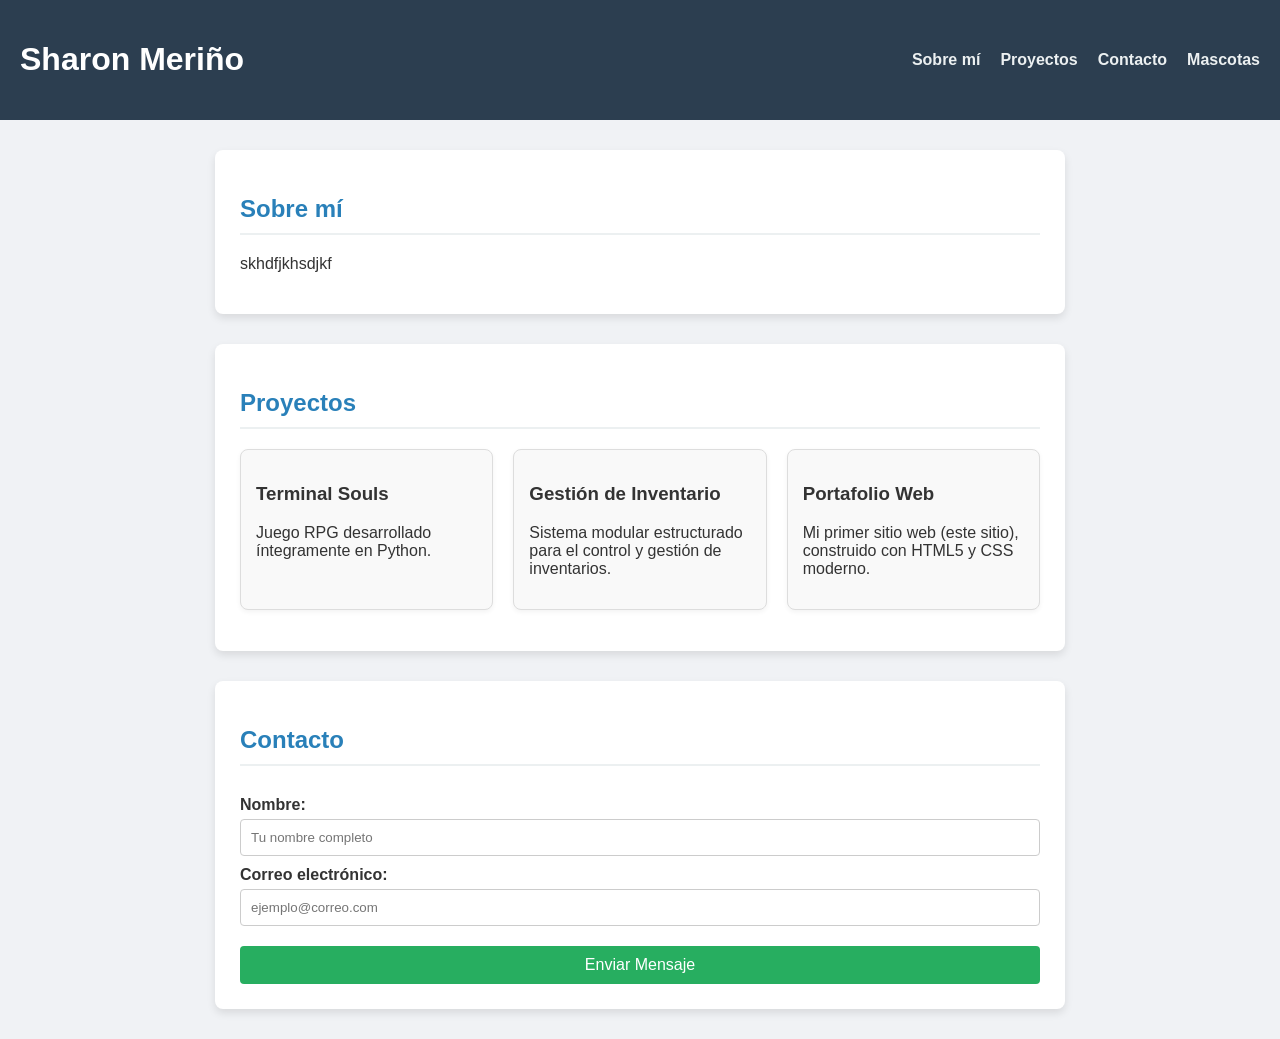
==== Semana2/index2.html @ aa9a7798 "pequeños cambios" ====
<!DOCTYPE html>
<html lang="es">
    <!--Configurciones invisibles de la pagina-->
    <!--Conecta el HTML con el CSS-->
<head>
    <title>Portfolio</title>
    <link rel="stylesheet" href="styles2.css">
</head>
<!--Toda la parte visible de la pagina-->
<body>
    <header>
        <h1>Sharon Meriño</h1>
        <nav>
            <!--Se utiliza ul para listar-->
            <ul class="menu-navegacion">
                <li><a href="#sobre-mi">Sobre mí</a></li>
                <li><a href="#proyectos">Proyectos</a></li>
                <li><a href="#contacto">Contacto</a></li>
                <!--Enlace que lleva a la segunda pagina-->
                <li><a href="mascotas2.html">Mascotas</a></li>
            </ul>
        </nav>
    </header>
    <section id="sobre-mi">
        <h2>Sobre mí</h2>
        <p>skhdfjkhsdjkf</p>
    </section>
    <section id="proyectos">
        <h2>Proyectos</h2>
        <ul class="grid-proyectos">
            <li class="tarjeta-proyecto">
                <h3>Terminal Souls</h3>
                <p>Juego RPG desarrollado íntegramente en Python.</p>
            </li>
            <li class="tarjeta-proyecto">
                <h3>Gestión de Inventario</h3>
                <p>Sistema modular estructurado para el control y gestión de inventarios.</p>
            </li>
            <li class="tarjeta-proyecto">
                <h3>Portafolio Web</h3>
                <p>Mi primer sitio web (este sitio), construido con HTML5 y CSS moderno.</p>
            </li>
        </ul>
    </section>
    <section id="contacto">
        <h2>Contacto</h2>
        <form action="#" method="POST">
            <label for="nombre">Nombre:</label>
            <input type="text" id="nombre" name="nombre" placeholder="Tu nombre completo">
            <label for="email">Correo electrónico:</label>
            <input type="email" id="email" name="email" placeholder="ejemplo@correo.com">
            <button type="submit">Enviar Mensaje</button>
        </form>
    </section>
</body>
</html>
---- Semana2/styles2.css ----
body {
    /* Define una tipografía limpia y sin serifas para mejor lectura */
    font-family: Arial, sans-serif;
    /* Reseteo del modelo de caja base para el body */
    margin: 0;
    padding: 0;
    /* Color de fondo diferenciador para toda la página */
    background-color: #f0f2f5;
    color: #333;
}

header {
    background-color: #2c3e50;
    color: white;
    padding: 20px; /* Espacio interior (Padding del modelo de caja) */
    text-align: center;
    /* Convierte el header en un contenedor flexible */
    display: flex; 
    /* Justify-content: distribuye el espacio. Separa el Nombre a la izquierda y el Menú a la derecha */
    justify-content: space-between; 
    /* Align-items: centra verticalmente el título y los botones para que queden en la misma línea */
    align-items: center; 
    /* Flex-wrap: Permite que si la pantalla es muy pequeña (celular), el menú baje a otra línea */
    flex-wrap: wrap;
}

.menu-navegacion{
    list-style-type: none;
    padding: 0;
    margin: 0;
    /*Flexbox dentro del menú para los enlaces */
    display: flex;
    gap: 20px; /* Gap funciona en Flexbox para separar elementos sin usar margin */
}

nav a {
    color: #ecf0f1;
    text-decoration: none; /* Quita la línea de subrayado de los links */
    font-weight: bold;
    transition: color 0.3s ease; /* Transición suave para el efecto hover */
}

/* Cambia el color del enlace cuando el ratón pasa por encima */
nav a:hover {
    color: #f1c40f; 
}

section {
    background-color: white;
    /* Modelo de caja: max-width limita el ancho, margin auto lo centra en la pantalla */
    max-width: 800px;
    margin: 30px auto; 
    padding: 25px; /* Espacio entre el texto y el borde de la caja */
    border-radius: 8px; /* Redondea las esquinas */
    box-shadow: 0 4px 8px rgba(0,0,0,0.1); /* Aplica una sombra suave a la caja */
}

h2 {
    color: #2980b9;
    border-bottom: 2px solid #ecf0f1;
    padding-bottom: 10px;
}

.grid-proyectos {
    padding: 0;
    list-style: none;
    /* Define el contenedor como una cuadrícula Grid */
    display: grid;
    /* grid-template-columns: Crea columnas que se adaptan solas. 
       minmax(200px, 1fr) significa: las tarjetas medirán mínimo 200px, 
       y si hay espacio extra, se estirarán equitativamente (1fr). */
    grid-template-columns: repeat(auto-fit, minmax(200px, 1fr));
    /* Agrega el espacio de separación exigido entre tarjetas */
    gap: 20px; 
}

.tarjeta-proyecto {
    background-color: #f9f9f9;
    padding: 15px;
    border: 1px solid #ddd;
    border-radius: 8px;
    box-shadow: 0 2px 5px rgba(0,0,0,0.05);
}

form {
    display: flex; /* Permite organizar los inputs en una columna de forma sencilla */
    flex-direction: column; 
}

form label {
    margin-top: 10px;
    font-weight: bold;
}

form input {
    padding: 10px;
    margin-top: 5px;
    border: 1px solid #ccc;
    border-radius: 4px;
}

form button {
    margin-top: 20px;
    padding: 10px;
    background-color: #27ae60;
    color: white;
    border: none;
    border-radius: 4px;
    cursor: pointer;
    font-size: 16px;
}

form button:hover {
    background-color: #2ecc71; /* Efecto hover también en el botón */
}

.galeria {
    display: grid;
    grid-template-columns: repeat(3, 1fr);
    gap: 25px;           /* Crea un espacio uniforme de 20px entre cada tarjeta */
    padding: 20px;
    max-width: 1000px; /* Limita el ancho para que no se estiren demasiado */
    margin: 0 auto; /* Centra la galería */
    background-color: transparent;
    box-shadow: none;   
}

.tarjeta-mascota {
    background-color: white;
    padding: 15px;
    border-radius: 12px;
    box-shadow: 0 5px 15px rgba(0,0,0,0.15);
    text-align: center;
    display: flex;
    flex-direction: column; 
    align-items: center; /* Centra el contenido internamente */ 
}   

.tarjeta-mascota img {
    width: 100%; /* Hace que la imagen ocupe todo el ancho de su caja */
    border-radius: 8px; /* Imagen con bordes redondeados */
    height: 250px; /* Altura fija para todas las imágenes. */
    object-fit: cover; /* Centra y recorta la imagen para que no se deforme */
}

.btn-retorno {
    display: inline-block;  
    color: #2c3e50;
    background-color: #ecf0f1;
    padding: 8px 15px;
    border-radius: 5px;
    text-decoration: none;
    font-weight: bold;
}

.btn-retorno:hover {
    background-color: #bdc3c7;
    color: black;
}
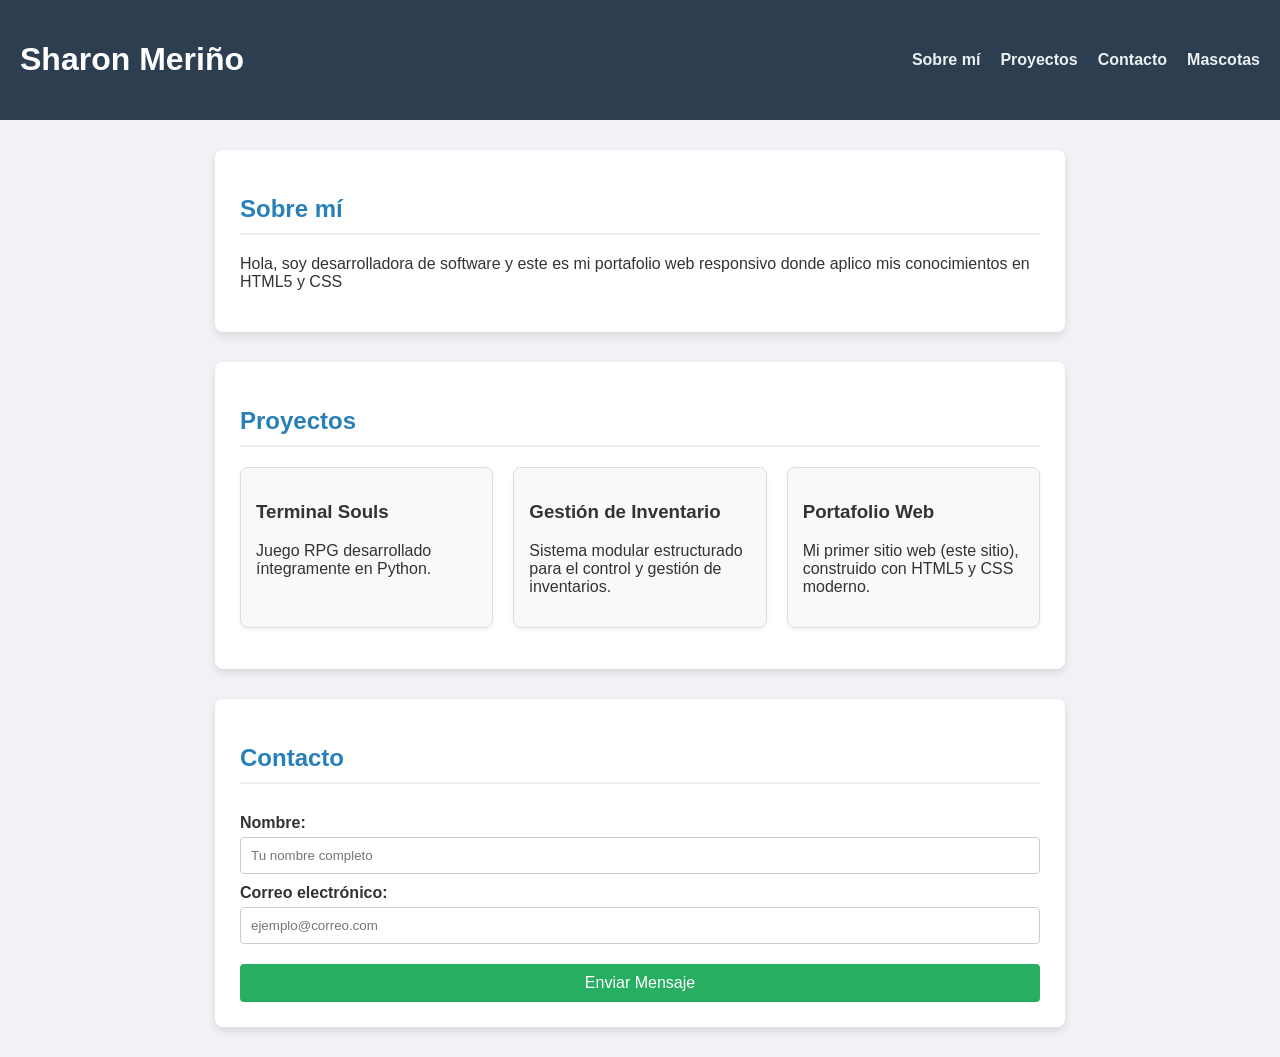
==== commit 70edc219: "final" ====
--- a/Semana2/index2.html
+++ b/Semana2/index2.html
@@ -23,7 +23,7 @@
     </header>
     <section id="sobre-mi">
         <h2>Sobre mí</h2>
-        <p>skhdfjkhsdjkf</p>
+        <p>Hola, soy desarrolladora de software y este es mi portafolio web responsivo donde aplico mis conocimientos en HTML5 y CSS</p>
     </section>
     <section id="proyectos">
         <h2>Proyectos</h2>
